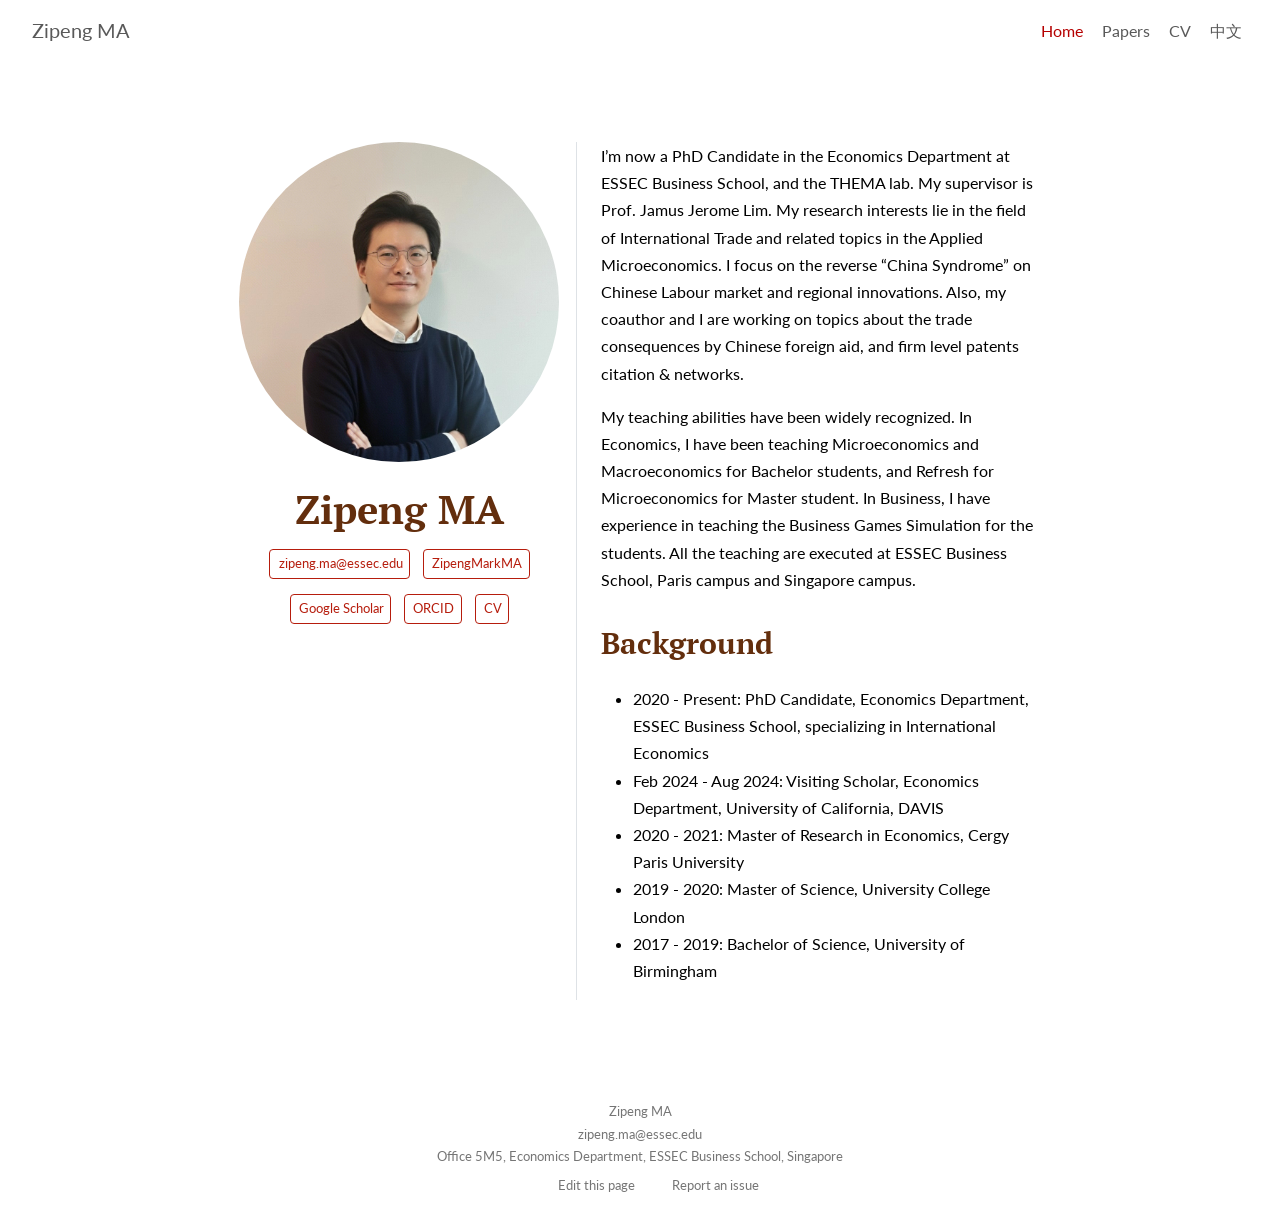
==== docs/index.html @ 822387d6 "web 9" ====
<!DOCTYPE html>
<html xmlns="http://www.w3.org/1999/xhtml" lang="en" xml:lang="en"><head>

<meta charset="utf-8">
<meta name="generator" content="quarto-1.8.24">

<meta name="viewport" content="width=device-width, initial-scale=1.0, user-scalable=yes">


<title>Zipeng MA</title>
<style>
code{white-space: pre-wrap;}
span.smallcaps{font-variant: small-caps;}
div.columns{display: flex; gap: min(4vw, 1.5em);}
div.column{flex: auto; overflow-x: auto;}
div.hanging-indent{margin-left: 1.5em; text-indent: -1.5em;}
ul.task-list{list-style: none;}
ul.task-list li input[type="checkbox"] {
  width: 0.8em;
  margin: 0 0.8em 0.2em -1em; /* quarto-specific, see https://github.com/quarto-dev/quarto-cli/issues/4556 */ 
  vertical-align: middle;
}
</style>


<script src="site_libs/quarto-nav/quarto-nav.js"></script>
<script src="site_libs/quarto-nav/headroom.min.js"></script>
<script src="site_libs/clipboard/clipboard.min.js"></script>
<script src="site_libs/quarto-search/autocomplete.umd.js"></script>
<script src="site_libs/quarto-search/fuse.min.js"></script>
<script src="site_libs/quarto-search/quarto-search.js"></script>
<meta name="quarto:offset" content="./">
<link href="./images/site-logo.png" rel="icon" type="image/png">
<script src="site_libs/quarto-html/quarto.js" type="module"></script>
<script src="site_libs/quarto-html/tabsets/tabsets.js" type="module"></script>
<script src="site_libs/quarto-html/axe/axe-check.js" type="module"></script>
<script src="site_libs/quarto-html/popper.min.js"></script>
<script src="site_libs/quarto-html/tippy.umd.min.js"></script>
<link href="site_libs/quarto-html/tippy.css" rel="stylesheet">
<link href="site_libs/quarto-html/quarto-syntax-highlighting-933c14d29d5c578a38b5020fa70fc493.css" rel="stylesheet" id="quarto-text-highlighting-styles">
<script src="site_libs/bootstrap/bootstrap.min.js"></script>
<link href="site_libs/bootstrap/bootstrap-icons.css" rel="stylesheet">
<link href="site_libs/bootstrap/bootstrap-e65d09b6ee4813f227419c0a392f59a5.min.css" rel="stylesheet" append-hash="true" id="quarto-bootstrap" data-mode="light">
<script id="quarto-search-options" type="application/json">{
  "location": "navbar",
  "copy-button": false,
  "collapse-after": 3,
  "panel-placement": "end",
  "type": "overlay",
  "limit": 50,
  "keyboard-shortcut": [
    "f",
    "/",
    "s"
  ],
  "show-item-context": false,
  "language": {
    "search-no-results-text": "No results",
    "search-matching-documents-text": "matching documents",
    "search-copy-link-title": "Copy link to search",
    "search-hide-matches-text": "Hide additional matches",
    "search-more-match-text": "more match in this document",
    "search-more-matches-text": "more matches in this document",
    "search-clear-button-title": "Clear",
    "search-text-placeholder": "",
    "search-detached-cancel-button-title": "Cancel",
    "search-submit-button-title": "Submit",
    "search-label": "Search"
  }
}</script>


</head>

<body class="nav-fixed fullcontent quarto-light">

<div id="quarto-search-results"></div>
  <header id="quarto-header" class="headroom fixed-top">
    <nav class="navbar navbar-expand-lg " data-bs-theme="dark">
      <div class="navbar-container container-fluid">
      <div class="navbar-brand-container mx-auto">
    <a href="./index.html" class="navbar-brand navbar-brand-logo">
    </a>
    <a class="navbar-brand" href="./index.html">
    <span class="navbar-title">Zipeng MA</span>
    </a>
  </div>
          <button class="navbar-toggler" type="button" data-bs-toggle="collapse" data-bs-target="#navbarCollapse" aria-controls="navbarCollapse" role="menu" aria-expanded="false" aria-label="Toggle navigation" onclick="if (window.quartoToggleHeadroom) { window.quartoToggleHeadroom(); }">
  <span class="navbar-toggler-icon"></span>
</button>
          <div class="collapse navbar-collapse" id="navbarCollapse">
            <ul class="navbar-nav navbar-nav-scroll ms-auto">
  <li class="nav-item">
    <a class="nav-link active" href="./index.html" aria-current="page"> 
<span class="menu-text">Home</span></a>
  </li>  
  <li class="nav-item">
    <a class="nav-link" href="./Papers.html"> 
<span class="menu-text">Papers</span></a>
  </li>  
  <li class="nav-item">
    <a class="nav-link" href="./ZipengMACV.html"> 
<span class="menu-text">CV</span></a>
  </li>  
  <li class="nav-item">
    <a class="nav-link" href="./Chinese.html"> 
<span class="menu-text">中文</span></a>
  </li>  
</ul>
          </div> <!-- /navcollapse -->
            <div class="quarto-navbar-tools">
</div>
      </div> <!-- /container-fluid -->
    </nav>
</header>
<!-- content -->
<div id="quarto-content" class="quarto-container page-columns page-rows-contents page-layout-article page-navbar">
<!-- sidebar -->
<!-- margin-sidebar -->
    
<!-- main -->
<main class="content" id="quarto-document-content">




<div class="quarto-about-trestles">
  <div class="about-entity">
    <img src="images/ZipengMA.jpg" class="about-image
  round " style="height: 20em; width: 20em;">
<header id="title-block-header" class="quarto-title-block default">
<div class="quarto-title">
<h1 class="title">Zipeng MA</h1>
</div>
<div class="quarto-title-meta">
  </div>
</header>
    <div class="about-links">
  <a href="mailto:zipeng.ma@essec.edu" class="about-link" rel="" target="">
    <i class="bi bi-mailbox"></i>
     <span class="about-link-text">zipeng.ma@essec.edu</span>
  </a>
  <a href="https://github.com/ZipengMarkMA" class="about-link" rel="" target="">
    <i class="bi bi-github"></i>
     <span class="about-link-text">ZipengMarkMA</span>
  </a>
  <a href="https://scholar.google.com/citations?user=lpMADI0AAAAJ&amp;hl=en" class="about-link" rel="" target="">
    <i class="bi bi-book"></i>
     <span class="about-link-text">Google Scholar</span>
  </a>
  <a href="https://orcid.org/0009-0001-4293-9855" class="about-link" rel="" target="">
    <i class="bi bi-fingerprint"></i>
     <span class="about-link-text">ORCID</span>
  </a>
  <a href="/ZipengMACV.pdf" class="about-link" rel="" target="">
    <i class="bi bi-📝"></i>
     <span class="about-link-text">CV</span>
  </a>
</div>
  </div>
  <div class="about-contents"><div id="hero-heading">
<p>I’m now a PhD Candidate in the Economics Department at ESSEC Business School, and the THEMA lab. My supervisor is Prof.&nbsp;Jamus Jerome Lim. My research interests lie in the field of International Trade and related topics in the Applied Microeconomics. I focus on the reverse “China Syndrome” on Chinese Labour market and regional innovations. Also, my coauthor and I are working on topics about the trade consequences by Chinese foreign aid, and firm level patents citation &amp; networks.</p>
<p>My teaching abilities have been widely recognized. In Economics, I have been teaching Microeconomics and Macroeconomics for Bachelor students, and Refresh for Microeconomics for Master student. In Business, I have experience in teaching the Business Games Simulation for the students. All the teaching are executed at ESSEC Business School, Paris campus and Singapore campus.</p>
<section id="background" class="level2">
<h2 data-anchor-id="background">Background</h2>
<ul>
<li>2020 - Present: PhD Candidate, Economics Department, ESSEC Business School, specializing in International Economics</li>
<li>Feb 2024 - Aug 2024: Visiting Scholar, Economics Department, University of California, DAVIS</li>
<li>2020 - 2021: Master of Research in Economics, Cergy Paris University</li>
<li>2019 - 2020: Master of Science, University College London</li>
<li>2017 - 2019: Bachelor of Science, University of Birmingham</li>
</ul>
</section>
</div></div>
</div>





</main> <!-- /main -->
<script id="quarto-html-after-body" type="application/javascript">
  window.document.addEventListener("DOMContentLoaded", function (event) {
    const isCodeAnnotation = (el) => {
      for (const clz of el.classList) {
        if (clz.startsWith('code-annotation-')) {                     
          return true;
        }
      }
      return false;
    }
    const onCopySuccess = function(e) {
      // button target
      const button = e.trigger;
      // don't keep focus
      button.blur();
      // flash "checked"
      button.classList.add('code-copy-button-checked');
      var currentTitle = button.getAttribute("title");
      button.setAttribute("title", "Copied!");
      let tooltip;
      if (window.bootstrap) {
        button.setAttribute("data-bs-toggle", "tooltip");
        button.setAttribute("data-bs-placement", "left");
        button.setAttribute("data-bs-title", "Copied!");
        tooltip = new bootstrap.Tooltip(button, 
          { trigger: "manual", 
            customClass: "code-copy-button-tooltip",
            offset: [0, -8]});
        tooltip.show();    
      }
      setTimeout(function() {
        if (tooltip) {
          tooltip.hide();
          button.removeAttribute("data-bs-title");
          button.removeAttribute("data-bs-toggle");
          button.removeAttribute("data-bs-placement");
        }
        button.setAttribute("title", currentTitle);
        button.classList.remove('code-copy-button-checked');
      }, 1000);
      // clear code selection
      e.clearSelection();
    }
    const getTextToCopy = function(trigger) {
      const outerScaffold = trigger.parentElement.cloneNode(true);
      const codeEl = outerScaffold.querySelector('code');
      for (const childEl of codeEl.children) {
        if (isCodeAnnotation(childEl)) {
          childEl.remove();
        }
      }
      return codeEl.innerText;
    }
    const clipboard = new window.ClipboardJS('.code-copy-button:not([data-in-quarto-modal])', {
      text: getTextToCopy
    });
    clipboard.on('success', onCopySuccess);
    if (window.document.getElementById('quarto-embedded-source-code-modal')) {
      const clipboardModal = new window.ClipboardJS('.code-copy-button[data-in-quarto-modal]', {
        text: getTextToCopy,
        container: window.document.getElementById('quarto-embedded-source-code-modal')
      });
      clipboardModal.on('success', onCopySuccess);
    }
      var localhostRegex = new RegExp(/^(?:http|https):\/\/localhost\:?[0-9]*\//);
      var mailtoRegex = new RegExp(/^mailto:/);
        var filterRegex = new RegExp("https:\/\/zipengmarkma\.github\.io");
      var isInternal = (href) => {
          return filterRegex.test(href) || localhostRegex.test(href) || mailtoRegex.test(href);
      }
      // Inspect non-navigation links and adorn them if external
     var links = window.document.querySelectorAll('a[href]:not(.nav-link):not(.navbar-brand):not(.toc-action):not(.sidebar-link):not(.sidebar-item-toggle):not(.pagination-link):not(.no-external):not([aria-hidden]):not(.dropdown-item):not(.quarto-navigation-tool):not(.about-link)');
      for (var i=0; i<links.length; i++) {
        const link = links[i];
        if (!isInternal(link.href)) {
          // undo the damage that might have been done by quarto-nav.js in the case of
          // links that we want to consider external
          if (link.dataset.originalHref !== undefined) {
            link.href = link.dataset.originalHref;
          }
        }
      }
    function tippyHover(el, contentFn, onTriggerFn, onUntriggerFn) {
      const config = {
        allowHTML: true,
        maxWidth: 500,
        delay: 100,
        arrow: false,
        appendTo: function(el) {
            return el.parentElement;
        },
        interactive: true,
        interactiveBorder: 10,
        theme: 'quarto',
        placement: 'bottom-start',
      };
      if (contentFn) {
        config.content = contentFn;
      }
      if (onTriggerFn) {
        config.onTrigger = onTriggerFn;
      }
      if (onUntriggerFn) {
        config.onUntrigger = onUntriggerFn;
      }
      window.tippy(el, config); 
    }
    const noterefs = window.document.querySelectorAll('a[role="doc-noteref"]');
    for (var i=0; i<noterefs.length; i++) {
      const ref = noterefs[i];
      tippyHover(ref, function() {
        // use id or data attribute instead here
        let href = ref.getAttribute('data-footnote-href') || ref.getAttribute('href');
        try { href = new URL(href).hash; } catch {}
        const id = href.replace(/^#\/?/, "");
        const note = window.document.getElementById(id);
        if (note) {
          return note.innerHTML;
        } else {
          return "";
        }
      });
    }
    const xrefs = window.document.querySelectorAll('a.quarto-xref');
    const processXRef = (id, note) => {
      // Strip column container classes
      const stripColumnClz = (el) => {
        el.classList.remove("page-full", "page-columns");
        if (el.children) {
          for (const child of el.children) {
            stripColumnClz(child);
          }
        }
      }
      stripColumnClz(note)
      if (id === null || id.startsWith('sec-')) {
        // Special case sections, only their first couple elements
        const container = document.createElement("div");
        if (note.children && note.children.length > 2) {
          container.appendChild(note.children[0].cloneNode(true));
          for (let i = 1; i < note.children.length; i++) {
            const child = note.children[i];
            if (child.tagName === "P" && child.innerText === "") {
              continue;
            } else {
              container.appendChild(child.cloneNode(true));
              break;
            }
          }
          if (window.Quarto?.typesetMath) {
            window.Quarto.typesetMath(container);
          }
          return container.innerHTML
        } else {
          if (window.Quarto?.typesetMath) {
            window.Quarto.typesetMath(note);
          }
          return note.innerHTML;
        }
      } else {
        // Remove any anchor links if they are present
        const anchorLink = note.querySelector('a.anchorjs-link');
        if (anchorLink) {
          anchorLink.remove();
        }
        if (window.Quarto?.typesetMath) {
          window.Quarto.typesetMath(note);
        }
        if (note.classList.contains("callout")) {
          return note.outerHTML;
        } else {
          return note.innerHTML;
        }
      }
    }
    for (var i=0; i<xrefs.length; i++) {
      const xref = xrefs[i];
      tippyHover(xref, undefined, function(instance) {
        instance.disable();
        let url = xref.getAttribute('href');
        let hash = undefined; 
        if (url.startsWith('#')) {
          hash = url;
        } else {
          try { hash = new URL(url).hash; } catch {}
        }
        if (hash) {
          const id = hash.replace(/^#\/?/, "");
          const note = window.document.getElementById(id);
          if (note !== null) {
            try {
              const html = processXRef(id, note.cloneNode(true));
              instance.setContent(html);
            } finally {
              instance.enable();
              instance.show();
            }
          } else {
            // See if we can fetch this
            fetch(url.split('#')[0])
            .then(res => res.text())
            .then(html => {
              const parser = new DOMParser();
              const htmlDoc = parser.parseFromString(html, "text/html");
              const note = htmlDoc.getElementById(id);
              if (note !== null) {
                const html = processXRef(id, note);
                instance.setContent(html);
              } 
            }).finally(() => {
              instance.enable();
              instance.show();
            });
          }
        } else {
          // See if we can fetch a full url (with no hash to target)
          // This is a special case and we should probably do some content thinning / targeting
          fetch(url)
          .then(res => res.text())
          .then(html => {
            const parser = new DOMParser();
            const htmlDoc = parser.parseFromString(html, "text/html");
            const note = htmlDoc.querySelector('main.content');
            if (note !== null) {
              // This should only happen for chapter cross references
              // (since there is no id in the URL)
              // remove the first header
              if (note.children.length > 0 && note.children[0].tagName === "HEADER") {
                note.children[0].remove();
              }
              const html = processXRef(null, note);
              instance.setContent(html);
            } 
          }).finally(() => {
            instance.enable();
            instance.show();
          });
        }
      }, function(instance) {
      });
    }
        let selectedAnnoteEl;
        const selectorForAnnotation = ( cell, annotation) => {
          let cellAttr = 'data-code-cell="' + cell + '"';
          let lineAttr = 'data-code-annotation="' +  annotation + '"';
          const selector = 'span[' + cellAttr + '][' + lineAttr + ']';
          return selector;
        }
        const selectCodeLines = (annoteEl) => {
          const doc = window.document;
          const targetCell = annoteEl.getAttribute("data-target-cell");
          const targetAnnotation = annoteEl.getAttribute("data-target-annotation");
          const annoteSpan = window.document.querySelector(selectorForAnnotation(targetCell, targetAnnotation));
          const lines = annoteSpan.getAttribute("data-code-lines").split(",");
          const lineIds = lines.map((line) => {
            return targetCell + "-" + line;
          })
          let top = null;
          let height = null;
          let parent = null;
          if (lineIds.length > 0) {
              //compute the position of the single el (top and bottom and make a div)
              const el = window.document.getElementById(lineIds[0]);
              top = el.offsetTop;
              height = el.offsetHeight;
              parent = el.parentElement.parentElement;
            if (lineIds.length > 1) {
              const lastEl = window.document.getElementById(lineIds[lineIds.length - 1]);
              const bottom = lastEl.offsetTop + lastEl.offsetHeight;
              height = bottom - top;
            }
            if (top !== null && height !== null && parent !== null) {
              // cook up a div (if necessary) and position it 
              let div = window.document.getElementById("code-annotation-line-highlight");
              if (div === null) {
                div = window.document.createElement("div");
                div.setAttribute("id", "code-annotation-line-highlight");
                div.style.position = 'absolute';
                parent.appendChild(div);
              }
              div.style.top = top - 2 + "px";
              div.style.height = height + 4 + "px";
              div.style.left = 0;
              let gutterDiv = window.document.getElementById("code-annotation-line-highlight-gutter");
              if (gutterDiv === null) {
                gutterDiv = window.document.createElement("div");
                gutterDiv.setAttribute("id", "code-annotation-line-highlight-gutter");
                gutterDiv.style.position = 'absolute';
                const codeCell = window.document.getElementById(targetCell);
                const gutter = codeCell.querySelector('.code-annotation-gutter');
                gutter.appendChild(gutterDiv);
              }
              gutterDiv.style.top = top - 2 + "px";
              gutterDiv.style.height = height + 4 + "px";
            }
            selectedAnnoteEl = annoteEl;
          }
        };
        const unselectCodeLines = () => {
          const elementsIds = ["code-annotation-line-highlight", "code-annotation-line-highlight-gutter"];
          elementsIds.forEach((elId) => {
            const div = window.document.getElementById(elId);
            if (div) {
              div.remove();
            }
          });
          selectedAnnoteEl = undefined;
        };
          // Handle positioning of the toggle
      window.addEventListener(
        "resize",
        throttle(() => {
          elRect = undefined;
          if (selectedAnnoteEl) {
            selectCodeLines(selectedAnnoteEl);
          }
        }, 10)
      );
      function throttle(fn, ms) {
      let throttle = false;
      let timer;
        return (...args) => {
          if(!throttle) { // first call gets through
              fn.apply(this, args);
              throttle = true;
          } else { // all the others get throttled
              if(timer) clearTimeout(timer); // cancel #2
              timer = setTimeout(() => {
                fn.apply(this, args);
                timer = throttle = false;
              }, ms);
          }
        };
      }
        // Attach click handler to the DT
        const annoteDls = window.document.querySelectorAll('dt[data-target-cell]');
        for (const annoteDlNode of annoteDls) {
          annoteDlNode.addEventListener('click', (event) => {
            const clickedEl = event.target;
            if (clickedEl !== selectedAnnoteEl) {
              unselectCodeLines();
              const activeEl = window.document.querySelector('dt[data-target-cell].code-annotation-active');
              if (activeEl) {
                activeEl.classList.remove('code-annotation-active');
              }
              selectCodeLines(clickedEl);
              clickedEl.classList.add('code-annotation-active');
            } else {
              // Unselect the line
              unselectCodeLines();
              clickedEl.classList.remove('code-annotation-active');
            }
          });
        }
    const findCites = (el) => {
      const parentEl = el.parentElement;
      if (parentEl) {
        const cites = parentEl.dataset.cites;
        if (cites) {
          return {
            el,
            cites: cites.split(' ')
          };
        } else {
          return findCites(el.parentElement)
        }
      } else {
        return undefined;
      }
    };
    var bibliorefs = window.document.querySelectorAll('a[role="doc-biblioref"]');
    for (var i=0; i<bibliorefs.length; i++) {
      const ref = bibliorefs[i];
      const citeInfo = findCites(ref);
      if (citeInfo) {
        tippyHover(citeInfo.el, function() {
          var popup = window.document.createElement('div');
          citeInfo.cites.forEach(function(cite) {
            var citeDiv = window.document.createElement('div');
            citeDiv.classList.add('hanging-indent');
            citeDiv.classList.add('csl-entry');
            var biblioDiv = window.document.getElementById('ref-' + cite);
            if (biblioDiv) {
              citeDiv.innerHTML = biblioDiv.innerHTML;
            }
            popup.appendChild(citeDiv);
          });
          return popup.innerHTML;
        });
      }
    }
  });
  </script>
</div> <!-- /content -->
<footer class="footer">
  <div class="nav-footer">
    <div class="nav-footer-left">
      &nbsp;
    </div>   
    <div class="nav-footer-center">
<div class="footer-text">
<div>
Zipeng MA
</div>
<div>
<a href="mailto:zipeng.ma@essec.edu">zipeng.ma@essec.edu</a>
</div>
<div>
Office 5M5, Economics Department, ESSEC Business School, Singapore
</div>
</div>
<div class="toc-actions"><ul><li><a href="https://github.com/ZipengMarkMA/edit/main/index.qmd" class="toc-action"><i class="bi bi-github"></i>Edit this page</a></li><li><a href="https://github.com/ZipengMarkMA/issues/new" class="toc-action"><i class="bi empty"></i>Report an issue</a></li></ul></div></div>
    <div class="nav-footer-right">
      &nbsp;
    </div>
  </div>
</footer>




</body></html>
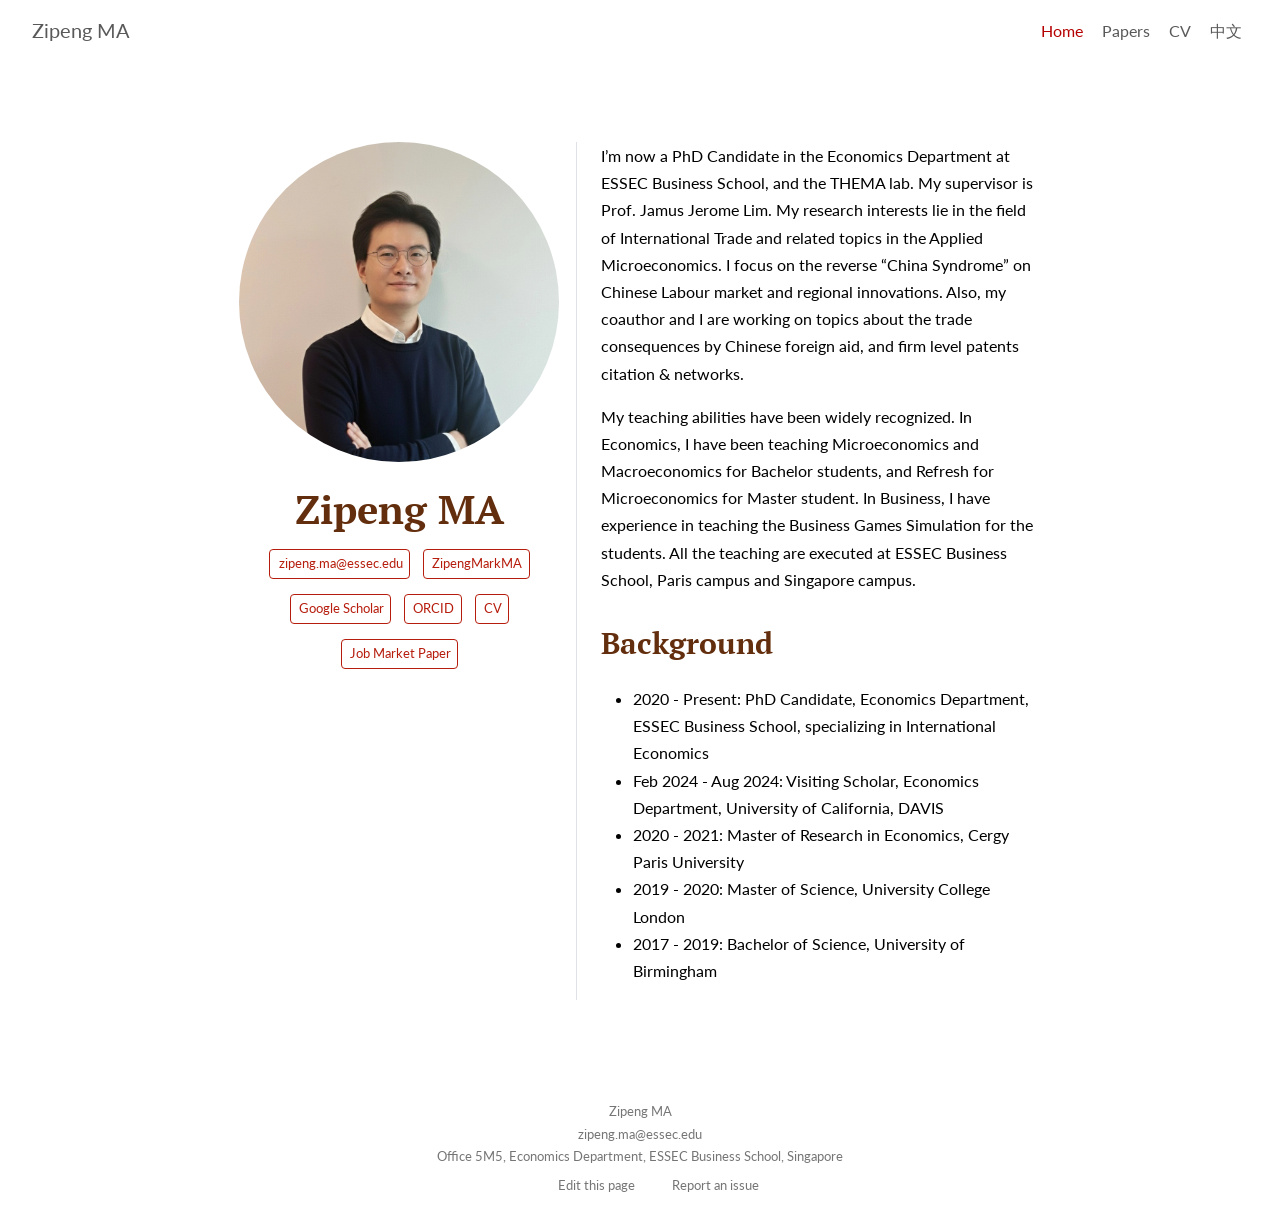
==== commit 1f646cb1: "web33" ====
--- a/docs/index.html
+++ b/docs/index.html
@@ -155,6 +155,10 @@
   <a href="/ZipengMACV.pdf" class="about-link" rel="" target="">
     <i class="bi bi-📝"></i>
      <span class="about-link-text">CV</span>
+  </a>
+  <a href="/ZipengMA_JobMarketPaper.pdf" class="about-link" rel="" target="">
+    <i class="bi bi-📝"></i>
+     <span class="about-link-text">Job Market Paper</span>
   </a>
 </div>
   </div>
